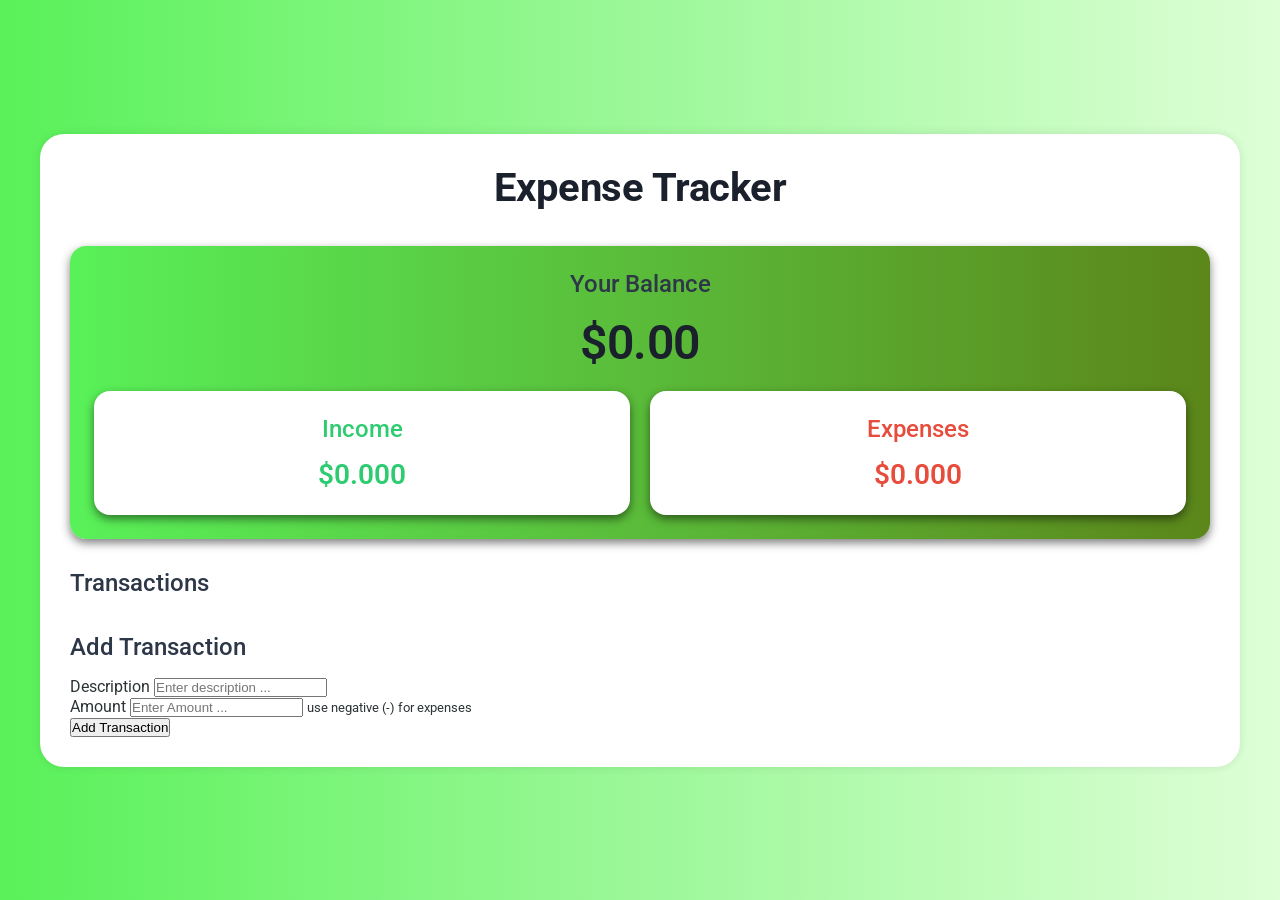
==== 4-Expense-Tracker/index.html @ 9bc94b25 "add the part of project Expense tracker" ====
<!DOCTYPE html>
<html lang="en">
<head>
    <meta charset="UTF-8">
    <meta name="viewport" content="width=device-width, initial-scale=1.0">
    <title>Expense Tracker</title>
    <link rel="stylesheet" href="style.css">
<link rel="preconnect" href="https://fonts.googleapis.com">
<link rel="preconnect" href="https://fonts.gstatic.com" crossorigin>
<link href="https://fonts.googleapis.com/css2?family=Roboto:ital,wght@0,100..900;1,100..900&display=swap" rel="stylesheet">
</head>
<body>
    <div class="container">
        <h1>Expense Tracker</h1>
        <div class="balance-container">
            <h2>Your Balance</h2>
            <h1 id="balance">$0.00</h1>
            <div class="summry">
                <div class="income">
                    <h3>Income</h3>
                    <p class="income-amount">$0.000</p>
                </div>
                <div class="expenses">
                    <h3>Expenses</h3>
                    <p class="expense-amount">$0.000</p>
                </div>
            </div>
        </div>
        <div class="main-content">
            <div class="transaction-container">
                <h2>Transactions</h2>
                <ul id="transaction-list">
                    <!--  -->
                </ul>
            </div>
            <div class="form-container">
                <h2>Add Transaction</h2>
                <form action="" id="transaction-form">
                    <div class="form-group">
                        <label for="">Description</label>
                        <input type="text" placeholder="Enter description ..." required/>
                    </div>
                    <div class="form-group">
                        <label for="">Amount</label>
                        <input type="number" placeholder="Enter Amount ..." required/>
                        <small>use negative (-) for expenses</small>
                    </div>
                    <button type="submit">Add Transaction</button>
                </form>
            </div>
        </div>
    </div>
<script src="script.js"></script>
</body>

</html>
---- 4-Expense-Tracker/style.css ----
/** @format */

*,
*::before,
*::after {
  padding: 0;
  margin: 0;
  box-sizing: border-box;
}
body {
  background: linear-gradient(90deg, rgb(89, 241, 89), rgb(222, 255, 215));
  min-height: 100vh;
  font-family: 'Roboto', sans-serif;
  display: flex;
  justify-content: center;
  align-items: center;
  padding: 20px;
  color: #2d3436;
}
.container {
  background: #fff;
  padding: 30px;
  border-radius: 24px;
  box-shadow: 0 0 10px rgba(0, 0, 0, 0.1);
  width: 100%;
  max-width: 1200px;
  -webkit-border-radius: 24px;
  -moz-border-radius: 24px;
  -ms-border-radius: 24px;
  -o-border-radius: 24px;
}
h1 {
  text-align: center;
  color: #1a202c;
  margin-bottom: 35px;
  font-size: 2.5rem;
  font-weight: 700;
  letter-spacing: -0.5px;
}
h2 {
  color: #2d3748;
  margin-bottom: 1rem;
  font-size: 1.5rem;
  font-weight: 500;
}

.balance-container {
  background: linear-gradient(90deg, rgb(89, 241, 89), rgb(91, 134, 26));
  margin-bottom: 30px;
  padding: 24px;
  border-radius: 1rem;
  -webkit-border-radius: 1rem;
  -moz-border-radius: 1rem;
  -ms-border-radius: 1rem;
  -o-border-radius: 1rem;
  box-shadow: 0 4px 10px rgba(0, 0, 0, 0.5);
  text-align: center;
}
.balance-container h1 {
  font-size: 3rem;
  font-weight: 600;
  margin: 15px 0px;
}
.summry {
  display: grid;
  grid-template-columns: 1fr 1fr;
  gap: 20px;
  margin-top: 20px;
}
.main-container {
  display: grid;
  grid-template-columns: 1fr 1fr;
  gap: 24px;
  margin-top: 20px;
}
.income,
.expenses {
  background: #fff;
  padding: 24px;
  border-radius: 1rem;
  box-shadow: 0 4px 10px rgba(0, 0, 0, 0.5);
  transition: all 0.3s ease-in-out;
}
.income:hover,
.expenses:hover {
  transform: translateY(-5px);
}
.income h3 {
  color: #2ecc71;
  font-size: 1.5rem;
  font-weight: 500;
  margin-bottom: 15px;
}
.expenses h3 {
  color: #e74c3c;
  font-size: 1.5rem;
  font-weight: 500;
  margin-bottom: 15px;
}
.income p,
.expenses p {
  font-size: 1.75rem;
  font-weight: 600;
}
.income p {
  color: #2ecc71;
}
.expenses p {
  color: #e74c3c;
}
.transaction-container {
  height: 100%;
  display: flex;
  flex-direction: column;
}
#transaction-list {
  list-style: none;
  margin-top: 20px;
  max-height: 500px;
  overflow-y: scroll;
  padding-right: 10px;
  flex-grow: 1;
}
#transaction-list::-webkit-scrollbar {
  width: 10px;
}
#transaction-list::-webkit-scrollbar-track {
  background-color: rgb(214, 214, 214);
  border-radius: 4px;
  -webkit-border-radius: 4px;
  -moz-border-radius: 4px;
  -ms-border-radius: 4px;
  -o-border-radius: 4px;
}
#transaction-list::-webkit-scrollbar-thumb {
  background-color: rgb(214, 214, 214);
  border-radius: 4px;
  -webkit-border-radius: 4px;
  -moz-border-radius: 4px;
  -ms-border-radius: 4px;
  -o-border-radius: 4px;
}
#transaction-list::-webkit-scrollbar-thumb:hover {
  background-color: rgb(214, 214, 214);
}
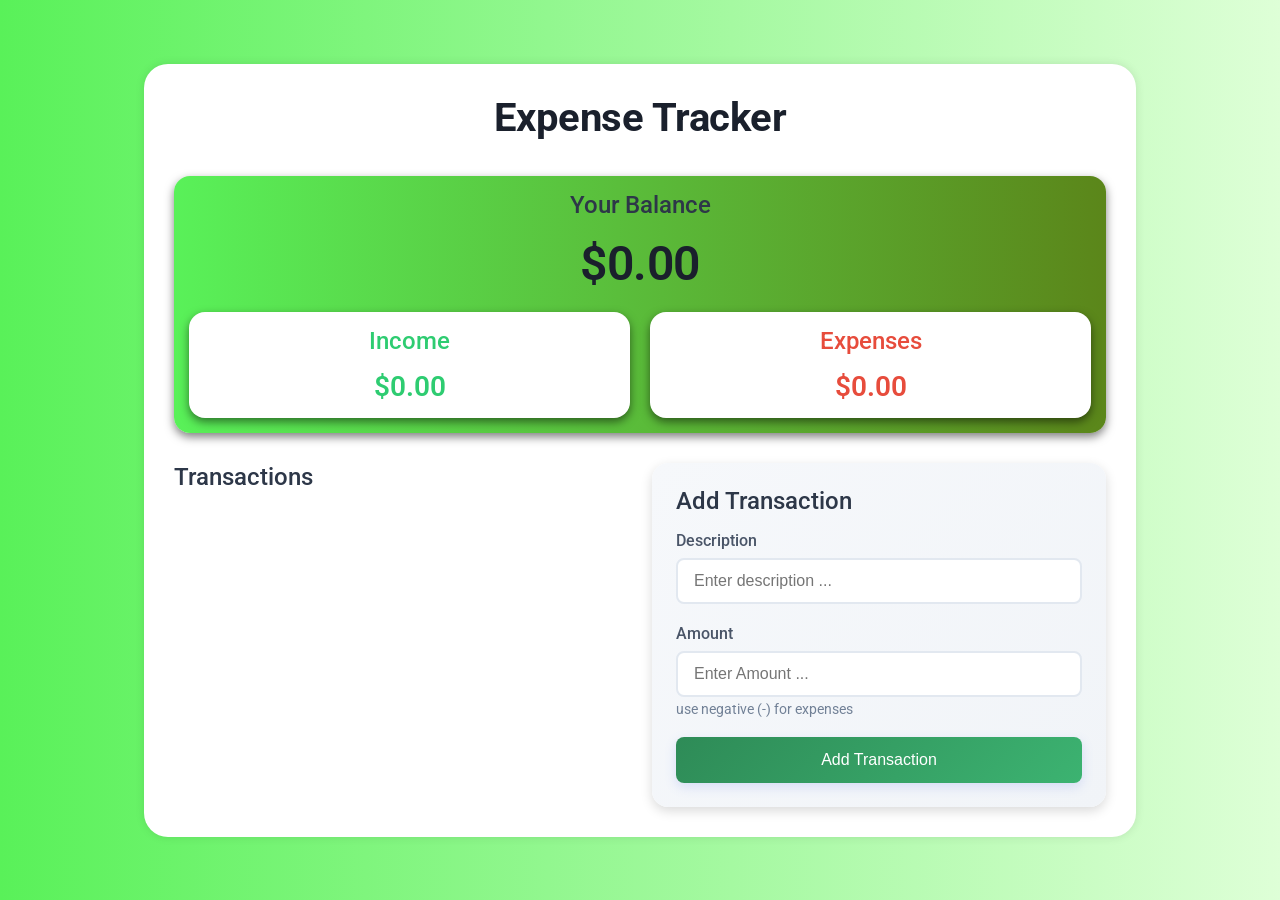
==== commit 1ac38c2e: "I complited all of project expnese tracker html,css,js" ====
--- a/4-Expense-Tracker/index.html
+++ b/4-Expense-Tracker/index.html
@@ -18,11 +18,11 @@
             <div class="summry">
                 <div class="income">
                     <h3>Income</h3>
-                    <p class="income-amount">$0.000</p>
+                    <p class="income-amount" id="income-amount">$0.000</p>
                 </div>
                 <div class="expenses">
                     <h3>Expenses</h3>
-                    <p class="expense-amount">$0.000</p>
+                    <p class="expense-amount" id="expense-amount">$0.000</p>
                 </div>
             </div>
         </div>
@@ -38,11 +38,11 @@
                 <form action="" id="transaction-form">
                     <div class="form-group">
                         <label for="">Description</label>
-                        <input type="text" placeholder="Enter description ..." required/>
+                        <input type="text" placeholder="Enter description ..." required id="description"/>
                     </div>
                     <div class="form-group">
                         <label for="">Amount</label>
-                        <input type="number" placeholder="Enter Amount ..." required/>
+                        <input type="number" placeholder="Enter Amount ..." required id="amount"/>
                         <small>use negative (-) for expenses</small>
                     </div>
                     <button type="submit">Add Transaction</button>
--- a/4-Expense-Tracker/style.css
+++ b/4-Expense-Tracker/style.css
@@ -22,7 +22,7 @@
   padding: 30px;
   border-radius: 24px;
   box-shadow: 0 0 10px rgba(0, 0, 0, 0.1);
-  width: 100%;
+  width: 80%;
   max-width: 1200px;
   -webkit-border-radius: 24px;
   -moz-border-radius: 24px;
@@ -47,7 +47,7 @@
 .balance-container {
   background: linear-gradient(90deg, rgb(89, 241, 89), rgb(91, 134, 26));
   margin-bottom: 30px;
-  padding: 24px;
+  padding: 15px;
   border-radius: 1rem;
   -webkit-border-radius: 1rem;
   -moz-border-radius: 1rem;
@@ -67,7 +67,7 @@
   gap: 20px;
   margin-top: 20px;
 }
-.main-container {
+.main-container,.main-content {
   display: grid;
   grid-template-columns: 1fr 1fr;
   gap: 24px;
@@ -76,7 +76,7 @@
 .income,
 .expenses {
   background: #fff;
-  padding: 24px;
+  padding: 15px;
   border-radius: 1rem;
   box-shadow: 0 4px 10px rgba(0, 0, 0, 0.5);
   transition: all 0.3s ease-in-out;
@@ -143,3 +143,186 @@
 #transaction-list::-webkit-scrollbar-thumb:hover {
   background-color: rgb(214, 214, 214);
 }
+.transaction {
+  display: flex;
+  justify-content: space-between;
+  align-items: center;
+  padding: 12px 20px;
+  margin-bottom: 10px;
+  border-radius: 8px;
+  box-shadow: 0 2px 5px rgba(0, 0, 0, 0.1);
+  animation: slideIn 0.3s ease-in-out;
+}
+@keyframes slideIn {
+  from {
+    opacity: 0;
+    transform: translateX(-20px);
+  }
+  to {
+    opacity: 1;
+    transform: translateX(0);
+  }
+}
+.transaction.income {
+  background-color: #e6ffed;
+  border-right: 5px solid #2ecc71;
+}
+.transaction.expense {
+  background-color: #ffe6e6;
+  border-right: 5px solid #e74c3c;
+}
+.transaction:hover {
+  transform: translateY(4px);
+  box-shadow: 0 4px 10px rgba(0, 0, 0, 0.2);
+  -webkit-transform: translateY(4px);
+  -moz-transform: translateY(4px);
+  -ms-transform: translateY(4px);
+  -o-transform: translateY(4px);
+}
+.transaction .delete-btn {
+  background: none;
+  border: none;
+  color: #e74c3c;
+  cursor: pointer;
+  font-size: 1.2rem;
+  transition: color 1s ease-in-out;
+  opacity: 0;
+  padding:2px 4px;
+  -webkit-transition: color 1s ease-in-out;
+  -moz-transition: color 1s ease-in-out;
+  -ms-transition: color 1s ease-in-out;
+  -o-transition: color 1s ease-in-out;
+}
+.transaction:hover .delete-btn{
+  opacity: 1;
+}
+.transaction .delete-btn:hover {
+  color: #c0392b;
+  background-color: rgba(0, 0, 0, 0.05);
+  transform: scale(1.1);
+ 
+  border-radius: 4px;
+}
+.form-container {
+  background: #fff;
+  padding: 24px;
+  border-radius: 1rem;
+  box-shadow: 0 4px 10px rgba(0, 0, 0, 0.5);
+}
+.form-container {
+  background: linear-gradient(135deg, #f6f8fb, #f1f4f8);
+  padding: 24px;
+  border-radius: 16px;
+  box-shadow: 0 4px 12px rgba(0, 0, 0, 0.15);
+  height: 100%;
+  display: flex;
+  flex-direction: column;
+}
+
+.form-container form {
+  height: 100%;
+  display: flex;
+  flex-direction: column;
+}
+
+.form-group {
+  margin-bottom: 20px;
+}
+
+label {
+  display: block;
+  margin-bottom: 8px;
+  color: #4a5568;
+  font-weight: 500;
+}
+
+input {
+  width: 100%;
+  padding: 12px 16px;
+  border: 2px solid #e2e8f0;
+  border-radius: 8px;
+  font-size: 1rem;
+  transition: all 0.2s ease;
+  background-color: white;
+}
+
+input:focus {
+  outline: none;
+  border-color: #667eea;
+  box-shadow: 0 0 0 3px rgba(102, 126, 234, 0.1);
+}
+
+input:hover {
+  border-color: #cbd5e0;
+}
+
+small {
+  color: #718096;
+  font-size: 0.875rem;
+  margin-top: 4px;
+  display: block;
+}
+
+button[type="submit"] {
+  width: 100%;
+  padding: 14px;
+  background: linear-gradient(135deg, #2e8b57 0%, #3cb371 100%);
+  color: white;
+  border: none;
+  border-radius: 8px;
+  cursor: pointer;
+  font-size: 1rem;
+  font-weight: 500;
+  transition: all 0.2s ease;
+  box-shadow: 0 4px 12px rgba(102, 126, 234, 0.2);
+  margin-top: auto;
+}
+
+button[type="submit"]:hover {
+  transform: translateY(-2px);
+  box-shadow: 0 6px 16px rgba(102, 126, 234, 0.3);
+}
+
+button[type="submit"]:active {
+  transform: translateY(0);
+}
+
+/* responsiveness */
+
+@media (max-width: 900px) {
+  .main-content {
+    grid-template-columns: 1fr;
+  }
+
+  #transaction-list {
+    max-height: 300px;
+  }
+}
+
+@media (max-width: 480px) {
+  .container {
+    padding: 24px;
+  }
+
+  .summary {
+    grid-template-columns: 1fr;
+    gap: 16px;
+  }
+
+  .balance-container h1 {
+    font-size: 2.5rem;
+  }
+
+  .income p,
+  .expenses p {
+    font-size: 1.5rem;
+  }
+
+  .transaction {
+    padding: 14px 16px;
+  }
+
+  h1 {
+    font-size: 1.8rem;
+  }
+}
